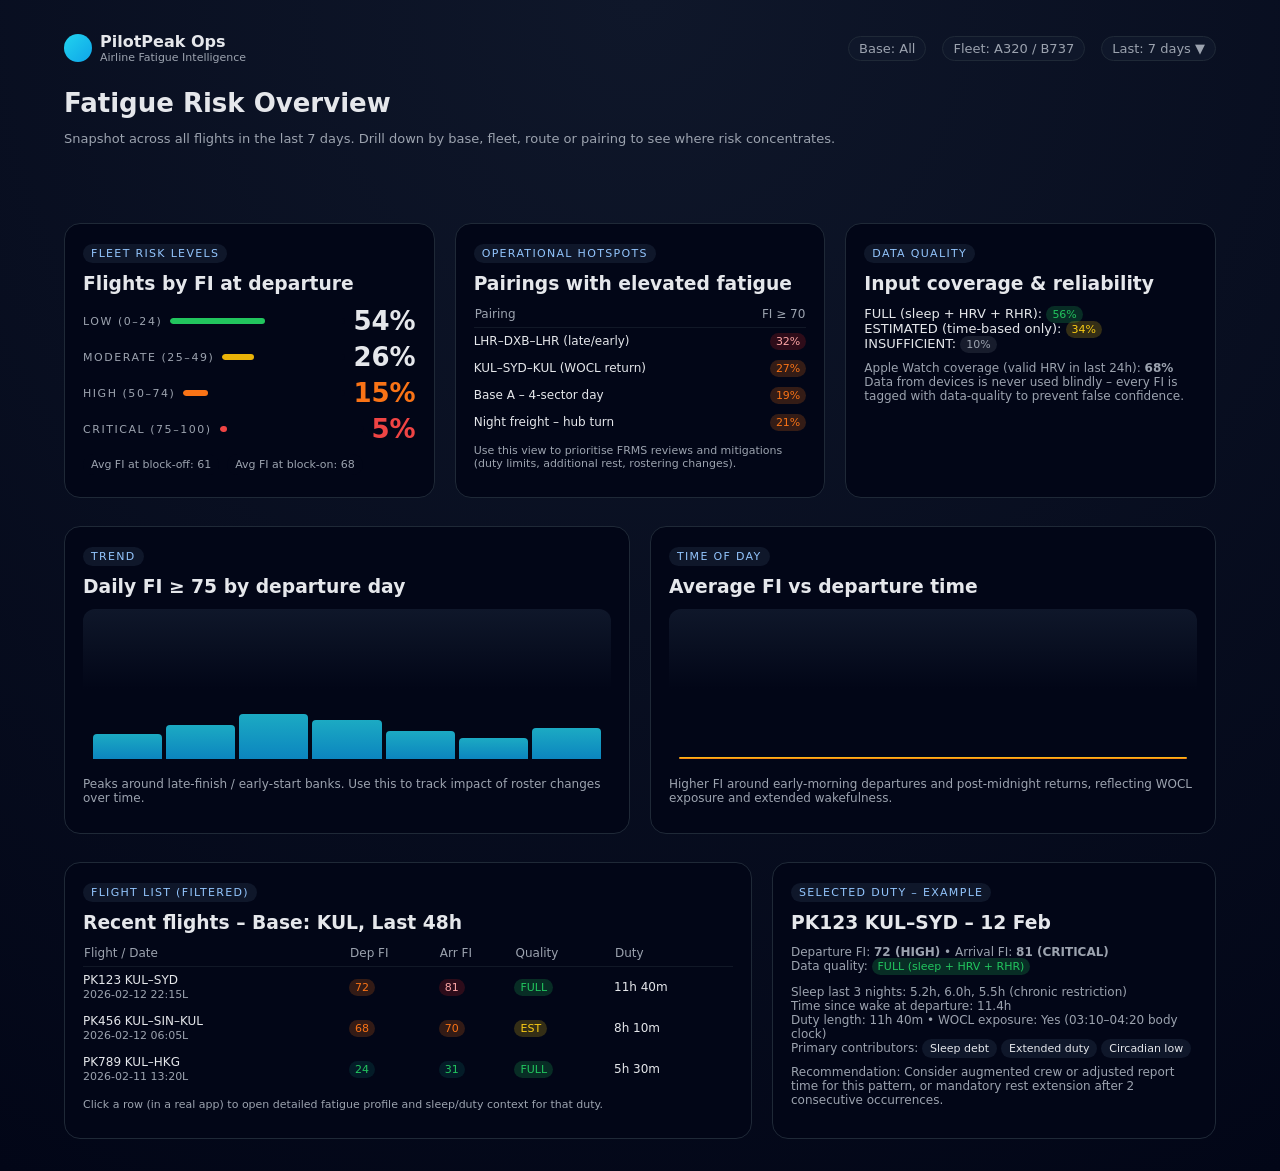
==== airline-dashboard.html @ 37227149 "Website: fix enterprise demo CTA by linking bundled airline-dashboard page. Made-with: Cursor" ====
<!DOCTYPE html>
<html lang="en">
<head>
  <meta charset="UTF-8" />
  <title>PilotPeak – Airline Fatigue Dashboard</title>
  <meta name="viewport" content="width=device-width,initial-scale=1" />
  <style>
    :root {
      --bg: #020617;
      --bg-alt: #020617;
      --card: #020617;
      --border: #1f2937;
      --text: #e5e7eb;
      --muted: #9ca3af;
      --accent: #22d3ee;
      --warn: #f97316;
      --danger: #ef4444;
    }
    * { box-sizing: border-box; }
    body { margin: 0; font-family: system-ui, -apple-system, BlinkMacSystemFont, sans-serif; background: radial-gradient(circle at top,#0f172a,#020617); color: var(--text); }
    header, main { padding: 32px 5vw; }
    h1,h2,h3 { margin: 0 0 12px; }
    .sub { color: var(--muted); font-size: 13px; }
    .topbar { display:flex; align-items:center; justify-content:space-between; margin-bottom:24px; }
    .logo { display:flex; align-items:center; gap:8px; }
    .logo-badge { width:28px;height:28px;border-radius:999px;background:linear-gradient(135deg,#22d3ee,#0ea5e9); }
    .top-right { display:flex; gap:16px; font-size:13px; color:var(--muted); align-items:center; }
    .filter-pill { padding:4px 10px; border-radius:999px; background:#0f172a; border:1px solid #1f2937; }
    .grid { display:grid; gap:20px; }
    .grid-3 { grid-template-columns:repeat(auto-fit,minmax(260px,1fr)); }
    .grid-2 { grid-template-columns:repeat(auto-fit,minmax(320px,1fr)); margin-top:28px; }
    .card { background:var(--card); border-radius:16px; border:1px solid var(--border); padding:18px 18px 16px; }
    .badge { display:inline-flex; align-items:center; gap:6px; padding:3px 8px; border-radius:999px; background:#0f172a; color:#93c5fd; font-size:11px; text-transform:uppercase; letter-spacing:.12em; }
    .metric { font-size:26px; font-weight:700; }
    .metric-label { font-size:11px; color:var(--muted); text-transform:uppercase; letter-spacing:.14em; }
    .kpi-row { display:flex; flex-wrap:wrap; gap:8px; margin-top:10px; }
    .kpi-pill { padding:4px 8px; border-radius:999px; background:#020617; font-size:11px; color:var(--muted); }
    .bar-row { display:flex; align-items:center; justify-content:space-between; margin-top:6px; font-size:12px; }
    .bar { flex:1; height:6px; border-radius:999px; background:#020617; margin:0 8px; overflow:hidden; }
    .bar-fill { height:100%; border-radius:999px; }
    .table { width:100%; border-collapse:collapse; margin-top:10px; font-size:12px; }
    .table th { text-align:left; padding-bottom:6px; color:var(--muted); border-bottom:1px solid #111827; font-weight:500; }
    .table td { padding:6px 0; border-bottom:1px solid #020617; }
    .chip { padding:2px 6px; border-radius:999px; font-size:11px; }
    .chip-low { background:#0f766e33; color:#22c55e; }
    .chip-high { background:#f9731633; color:#f97316; }
    .chip-crit { background:#dc262633; color:#fca5a5; }
    .chip-est { background:#facc1533; color:#facc15; }
    .chip-full { background:#22c55e33; color:#22c55e; }
    .chip-ins { background:#6b728033; color:#9ca3af; }

    .chart { height:160px; border-radius:12px; background:linear-gradient(to top,#020617,#020617,#0f172a); padding:10px; display:flex; gap:4px; align-items:flex-end; margin-top:10px; }
    .chart-bar { flex:1; border-radius:4px 4px 0 0; background:linear-gradient(to top,#0ea5e9,#22d3ee); opacity:.8; }
    .chart-line { flex:1; border-radius:999px; background:linear-gradient(to top,#f97316,#facc15); height:2px; margin-top:auto; }

    .detail { display:flex; flex-direction:row; gap:20px; margin-top:28px; flex-wrap:wrap; }
    .detail-left { flex:2 1 320px; }
    .detail-right { flex:1 1 260px; }

    .tag { padding:3px 8px; border-radius:999px; background:#0f172a; color:#e5e7eb; font-size:11px; }

  </style>
</head>
<body>

<header>
  <div class="topbar">
    <div class="logo">
      <div class="logo-badge"></div>
      <div>
        <div style="font-weight:600;font-size:16px;">PilotPeak Ops</div>
        <div class="sub" style="font-size:11px;">Airline Fatigue Intelligence</div>
      </div>
    </div>
    <div class="top-right">
      <div class="filter-pill">Base: All</div>
      <div class="filter-pill">Fleet: A320 / B737</div>
      <div class="filter-pill">Last: 7 days ▼</div>
    </div>
  </div>
  <h1 style="font-size:26px;margin-bottom:6px;">Fatigue Risk Overview</h1>
  <p class="sub">Snapshot across all flights in the last 7 days. Drill down by base, fleet, route or pairing to see where risk concentrates.</p>
</header>

<main>

  <!-- Top-level KPIs -->
  <section class="grid grid-3">
    <!-- Overall risk levels -->
    <div class="card">
      <span class="badge">Fleet risk levels</span>
      <h3 style="margin-top:10px;">Flights by FI at departure</h3>
      <div class="bar-row">
        <span class="metric-label">LOW (0–24)</span>
        <div class="bar"><div class="bar-fill" style="width:54%;background:#22c55e;"></div></div>
        <span class="metric">54%</span>
      </div>
      <div class="bar-row">
        <span class="metric-label">MODERATE (25–49)</span>
        <div class="bar"><div class="bar-fill" style="width:26%;background:#eab308;"></div></div>
        <span class="metric">26%</span>
      </div>
      <div class="bar-row">
        <span class="metric-label">HIGH (50–74)</span>
        <div class="bar"><div class="bar-fill" style="width:15%;background:#f97316;"></div></div>
        <span class="metric" style="color:var(--warn);">15%</span>
      </div>
      <div class="bar-row">
        <span class="metric-label">CRITICAL (75–100)</span>
        <div class="bar"><div class="bar-fill" style="width:5%;background:var(--danger);"></div></div>
        <span class="metric" style="color:var(--danger);">5%</span>
      </div>
      <div class="kpi-row">
        <span class="kpi-pill">Avg FI at block‑off: 61</span>
        <span class="kpi-pill">Avg FI at block‑on: 68</span>
      </div>
    </div>

    <!-- Hotspots -->
    <div class="card">
      <span class="badge">Operational hotspots</span>
      <h3 style="margin-top:10px;">Pairings with elevated fatigue</h3>
      <table class="table">
        <thead>
          <tr>
            <th>Pairing</th>
            <th style="text-align:right;">FI ≥ 70</th>
          </tr>
        </thead>
        <tbody>
          <tr>
            <td>LHR–DXB–LHR (late/early)</td>
            <td style="text-align:right;">
              <span class="chip chip-crit">32%</span>
            </td>
          </tr>
          <tr>
            <td>KUL–SYD–KUL (WOCL return)</td>
            <td style="text-align:right;">
              <span class="chip chip-high">27%</span>
            </td>
          </tr>
          <tr>
            <td>Base A – 4‑sector day</td>
            <td style="text-align:right;">
              <span class="chip chip-high">19%</span>
            </td>
          </tr>
          <tr>
            <td>Night freight – hub turn</td>
            <td style="text-align:right;">
              <span class="chip chip-high">21%</span>
            </td>
          </tr>
        </tbody>
      </table>
      <p class="sub" style="font-size:11px;margin-top:8px;">
        Use this view to prioritise FRMS reviews and mitigations (duty limits, additional rest, rostering changes).
      </p>
    </div>

    <!-- Data quality -->
    <div class="card">
      <span class="badge">Data quality</span>
      <h3 style="margin-top:10px;">Input coverage & reliability</h3>
      <ul style="list-style:none;padding:0;margin:8px 0 0;font-size:13px;">
        <li>FULL (sleep + HRV + RHR): <span class="chip chip-full">56%</span></li>
        <li>ESTIMATED (time‑based only): <span class="chip chip-est">34%</span></li>
        <li>INSUFFICIENT: <span class="chip chip-ins">10%</span></li>
      </ul>
      <p class="sub" style="font-size:12px;margin-top:10px;">
        Apple Watch coverage (valid HRV in last 24h): <strong>68%</strong><br />
        Data from devices is never used blindly – every FI is tagged with data‑quality to prevent false confidence.
      </p>
    </div>
  </section>

  <!-- Trends -->
  <section class="grid grid-2">
    <div class="card">
      <span class="badge">Trend</span>
      <h3 style="margin-top:10px;">Daily FI ≥ 75 by departure day</h3>
      <div class="chart">
        <div class="chart-bar" style="height:18%;"></div>
        <div class="chart-bar" style="height:24%;"></div>
        <div class="chart-bar" style="height:32%;"></div>
        <div class="chart-bar" style="height:28%;"></div>
        <div class="chart-bar" style="height:20%;"></div>
        <div class="chart-bar" style="height:15%;"></div>
        <div class="chart-bar" style="height:22%;"></div>
      </div>
      <p class="sub" style="font-size:12px;margin-top:8px;">
        Peaks around late‑finish / early‑start banks. Use this to track impact of roster changes over time.
      </p>
    </div>

    <div class="card">
      <span class="badge">Time of day</span>
      <h3 style="margin-top:10px;">Average FI vs departure time</h3>
      <div class="chart">
        <!-- Simple mock: a gradient line for FI by hour -->
        <div class="chart-line"></div>
      </div>
      <p class="sub" style="font-size:12px;margin-top:8px;">
        Higher FI around early‑morning departures and post‑midnight returns, reflecting WOCL exposure and extended wakefulness.
      </p>
    </div>
  </section>

  <!-- Drilldown -->
  <section class="detail">
    <div class="detail-left card">
      <span class="badge">Flight list (filtered)</span>
      <h3 style="margin-top:10px;">Recent flights – Base: KUL, Last 48h</h3>
      <table class="table">
        <thead>
          <tr>
            <th>Flight / Date</th>
            <th>Dep FI</th>
            <th>Arr FI</th>
            <th>Quality</th>
            <th>Duty</th>
          </tr>
        </thead>
        <tbody>
          <tr>
            <td>PK123 KUL–SYD<br/><span class="sub" style="font-size:11px;">2026‑02‑12 22:15L</span></td>
            <td><span class="chip chip-high">72</span></td>
            <td><span class="chip chip-crit">81</span></td>
            <td><span class="chip chip-full">FULL</span></td>
            <td>11h 40m</td>
          </tr>
          <tr>
            <td>PK456 KUL–SIN–KUL<br/><span class="sub" style="font-size:11px;">2026‑02‑12 06:05L</span></td>
            <td><span class="chip chip-high">68</span></td>
            <td><span class="chip chip-high">70</span></td>
            <td><span class="chip chip-est">EST</span></td>
            <td>8h 10m</td>
          </tr>
          <tr>
            <td>PK789 KUL–HKG<br/><span class="sub" style="font-size:11px;">2026‑02‑11 13:20L</span></td>
            <td><span class="chip chip-low">24</span></td>
            <td><span class="chip chip-low">31</span></td>
            <td><span class="chip chip-full">FULL</span></td>
            <td>5h 30m</td>
          </tr>
        </tbody>
      </table>
      <p class="sub" style="font-size:11px;margin-top:8px;">
        Click a row (in a real app) to open detailed fatigue profile and sleep/duty context for that duty.
      </p>
    </div>

    <div class="detail-right card">
      <span class="badge">Selected duty – example</span>
      <h3 style="margin-top:10px;">PK123 KUL–SYD – 12 Feb</h3>
      <p class="sub" style="font-size:12px;">
        Departure FI: <strong>72 (HIGH)</strong> • Arrival FI: <strong>81 (CRITICAL)</strong><br/>
        Data quality: <span class="chip chip-full">FULL (sleep + HRV + RHR)</span>
      </p>
      <ul style="list-style:none;padding:0;margin:10px 0;font-size:12px;color:var(--muted);">
        <li>Sleep last 3 nights: 5.2h, 6.0h, 5.5h (chronic restriction)</li>
        <li>Time since wake at departure: 11.4h</li>
        <li>Duty length: 11h 40m • WOCL exposure: Yes (03:10–04:20 body clock)</li>
        <li>Primary contributors: <span class="tag">Sleep debt</span> <span class="tag">Extended duty</span> <span class="tag">Circadian low</span></li>
      </ul>
      <p class="sub" style="font-size:12px;margin-top:4px;">
        Recommendation: Consider augmented crew or adjusted report time for this pattern, or mandatory rest extension after 2 consecutive occurrences.
      </p>
    </div>
  </section>

</main>

</body>
</html>
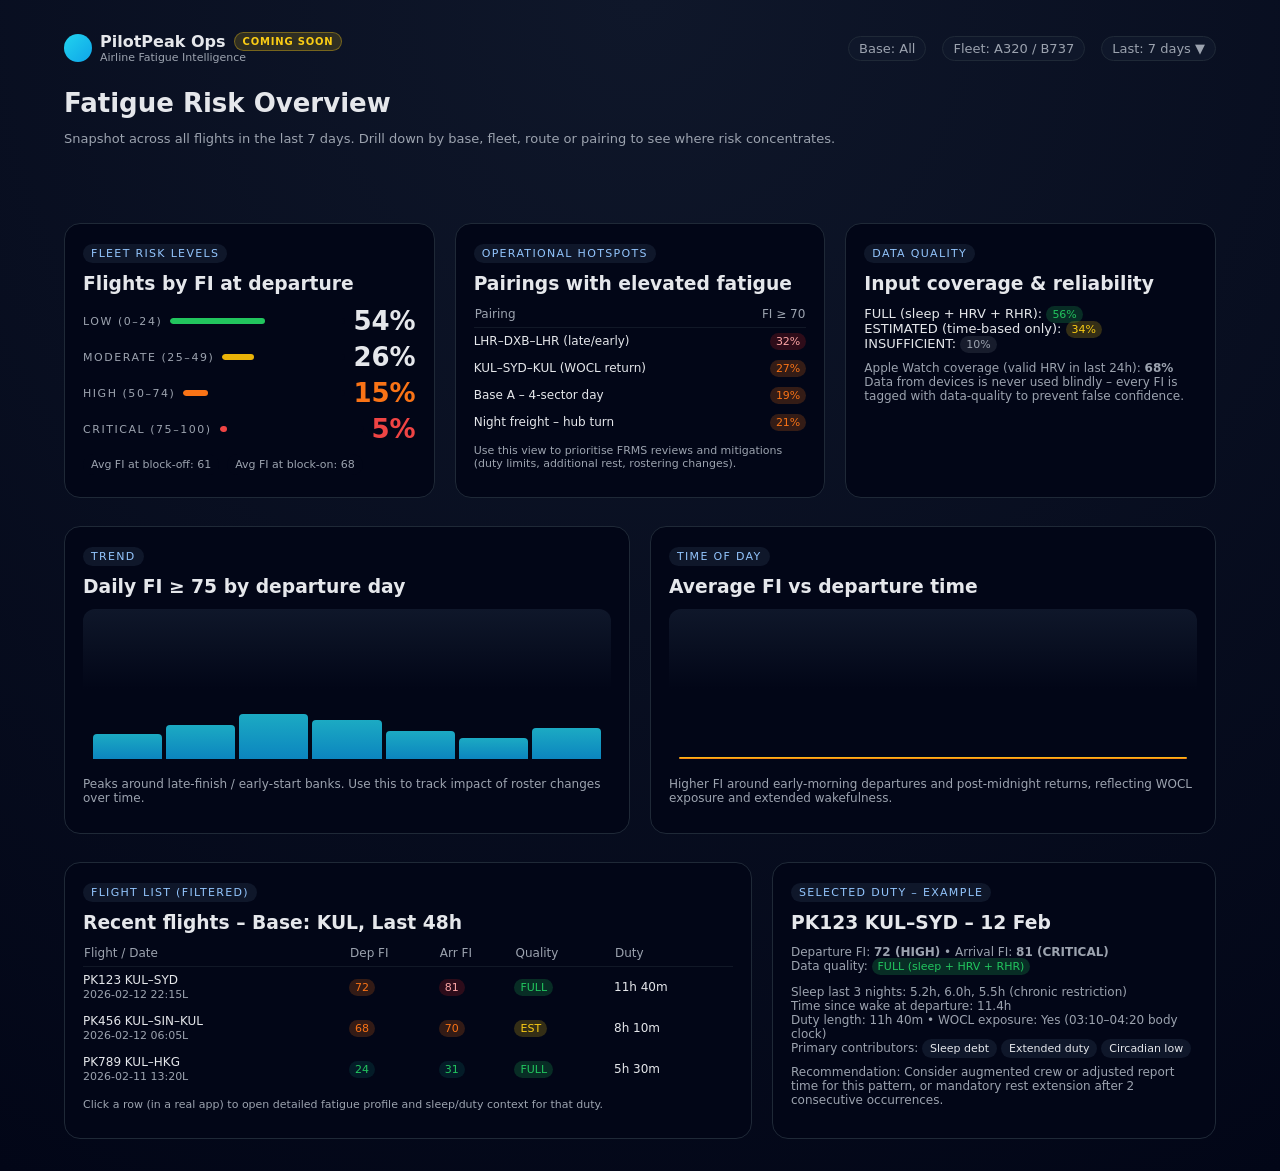
==== commit 46f44e03: "Website: add Coming soon label for PilotPeak Ops dashboard Made-with: Cursor" ====
--- a/airline-dashboard.html
+++ b/airline-dashboard.html
@@ -68,7 +68,10 @@
     <div class="logo">
       <div class="logo-badge"></div>
       <div>
-        <div style="font-weight:600;font-size:16px;">PilotPeak Ops</div>
+        <div style="display:flex;align-items:center;gap:8px;flex-wrap:wrap;">
+          <span style="font-weight:600;font-size:16px;">PilotPeak Ops</span>
+          <span style="font-size:10px;font-weight:700;letter-spacing:.08em;text-transform:uppercase;padding:3px 8px;border-radius:999px;background:rgba(250,204,21,.15);color:#facc15;border:1px solid rgba(250,204,21,.35);">Coming soon</span>
+        </div>
         <div class="sub" style="font-size:11px;">Airline Fatigue Intelligence</div>
       </div>
     </div>
